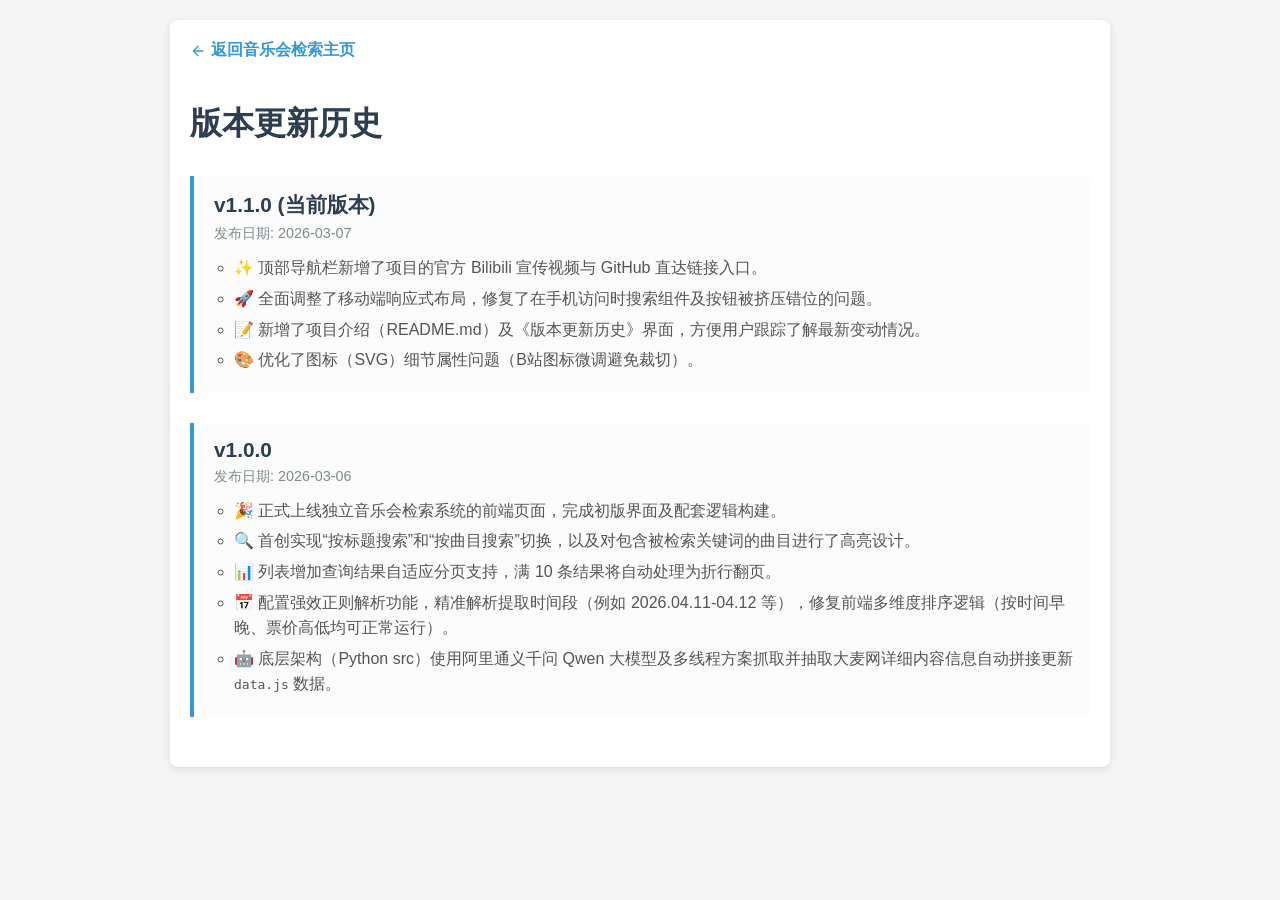
==== changelog.html @ 338399ba "Add changelog update readme and index.html UI tweaks" ====
<!DOCTYPE html>
<html lang="zh-CN">
<head>
    <meta charset="UTF-8">
    <meta name="viewport" content="width=device-width, initial-scale=1.0">
    <title>版本更新历史 - 音乐会检索系统</title>
    <link rel="stylesheet" href="style.css">
    <style>
        .changelog-list {
            list-style-type: none;
            padding: 0;
            margin-top: 20px;
        }
        .changelog-item {
            border-left: 4px solid #3498db;
            padding-left: 20px;
            margin-bottom: 30px;
            background-color: #fcfcfc;
            padding-top: 15px;
            padding-bottom: 15px;
            padding-right: 15px;
            border-radius: 0 6px 6px 0;
        }
        .version-title {
            font-size: 1.3em;
            font-weight: bold;
            color: #2c3e50;
            margin: 0 0 5px 0;
        }
        .version-date {
            font-size: 0.9em;
            color: #7f8c8d;
            margin-bottom: 12px;
        }
        .version-details ul {
            margin: 0;
            padding-left: 20px;
            color: #555;
            line-height: 1.6;
        }
        .version-details li {
            margin-bottom: 5px;
        }
        .back-link {
            display: inline-flex;
            align-items: center;
            margin-bottom: 20px;
            color: #3498db;
            text-decoration: none;
            font-weight: bold;
        }
        .back-link:hover {
            color: #2980b9;
            text-decoration: underline;
        }
    </style>
</head>
<body>
    <div class="container">
        <a href="index.html" class="back-link">
            <svg style="margin-right: 5px;" width="16" height="16" viewBox="0 0 24 24" fill="none" stroke="currentColor" stroke-width="2" stroke-linecap="round" stroke-linejoin="round"><path d="M19 12H5M12 19l-7-7 7-7"/></svg>
            返回音乐会检索主页
        </a>
        
        <h1 style="margin-bottom: 30px; text-align: left;">版本更新历史</h1>
        
        <ul class="changelog-list">
            <li class="changelog-item">
                <div class="version-title">v1.1.0 (当前版本)</div>
                <div class="version-date">发布日期: 2026-03-07</div>
                <div class="version-details">
                    <ul>
                        <li>✨ 顶部导航栏新增了项目的官方 Bilibili 宣传视频与 GitHub 直达链接入口。</li>
                        <li>🚀 全面调整了移动端响应式布局，修复了在手机访问时搜索组件及按钮被挤压错位的问题。</li>
                        <li>📝 新增了项目介绍（README.md）及《版本更新历史》界面，方便用户跟踪了解最新变动情况。</li>
                        <li>🎨 优化了图标（SVG）细节属性问题（B站图标微调避免裁切）。</li>
                    </ul>
                </div>
            </li>
            
            <li class="changelog-item">
                <div class="version-title">v1.0.0</div>
                <div class="version-date">发布日期: 2026-03-06</div>
                <div class="version-details">
                    <ul>
                        <li>🎉 正式上线独立音乐会检索系统的前端页面，完成初版界面及配套逻辑构建。</li>
                        <li>🔍 首创实现“按标题搜索”和“按曲目搜索”切换，以及对包含被检索关键词的曲目进行了高亮设计。</li>
                        <li>📊 列表增加查询结果自适应分页支持，满 10 条结果将自动处理为折行翻页。</li>
                        <li>📅 配置强效正则解析功能，精准解析提取时间段（例如 2026.04.11-04.12 等），修复前端多维度排序逻辑（按时间早晚、票价高低均可正常运行）。</li>
                        <li>🤖 底层架构（Python src）使用阿里通义千问 Qwen 大模型及多线程方案抓取并抽取大麦网详细内容信息自动拼接更新 <code>data.js</code> 数据。</li>
                    </ul>
                </div>
            </li>
        </ul>
    </div>
</body>
</html>
---- style.css ----
body {
    font-family: 'Segoe UI', Tahoma, Geneva, Verdana, sans-serif;
    background-color: #f5f5f5;
    color: #333;
    margin: 0;
    padding: 20px;
}

.container {
    max-width: 900px;
    margin: 0 auto;
    background-color: white;
    padding: 20px;
    border-radius: 8px;
    box-shadow: 0 2px 10px rgba(0,0,0,0.1);
}

h1 {
    text-align: center;
    color: #2c3e50;
    margin-bottom: 30px;
}

.controls {
    background-color: #f8f9fa;
    padding: 20px;
    border-radius: 6px;
    margin-bottom: 20px;
    border: 1px solid #e9ecef;
}

.search-section {
    margin-bottom: 20px;
    display: flex;
    flex-direction: column;
    gap: 10px;
}

@media (max-width: 768px) {
    .search-section {
        flex-direction: column;
    }
    
    .top-nav {
        position: static !important;
        justify-content: center;
        margin-bottom: 15px;
        flex-wrap: wrap;
    }
}

.search-section input {
    flex: 1;
    padding: 10px;
    font-size: 16px;
    border: 1px solid #ddd;
    border-radius: 4px;
}

.search-section button, .reset-btn {
    padding: 10px 20px;
    background-color: #3498db;
    color: white;
    border: none;
    border-radius: 4px;
    cursor: pointer;
    font-size: 16px;
}

.search-section button:hover, .reset-btn:hover {
    background-color: #2980b9;
}

.filter-section {
    display: grid;
    grid-template-columns: repeat(auto-fit, minmax(250px, 1fr));
    gap: 15px;
    margin-bottom: 20px;
    padding-bottom: 15px;
    border-bottom: 1px solid #e0e0e0;
}

.filter-group {
    display: flex;
    flex-direction: column;
    gap: 5px;
}

.filter-group label {
    font-weight: bold;
    font-size: 14px;
    color: #555;
}

.filter-group input, .filter-group select, .sort-section select {
    padding: 8px;
    border: 1px solid #ddd;
    border-radius: 4px;
}

.sort-section {
    display: flex;
    align-items: center;
    gap: 10px;
    margin-bottom: 15px;
}

.reset-btn {
    background-color: #95a5a6;
    width: 100%;
}

.reset-btn:hover {
    background-color: #7f8c8d;
}

#results-count {
    margin-bottom: 15px;
    font-style: italic;
    color: #666;
}

.concert-card {
    border: 1px solid #eee;
    padding: 20px;
    margin-bottom: 15px;
    border-radius: 6px;
    transition: transform 0.2s, box-shadow 0.2s;
    background-color: #fff;
}

.concert-card:hover {
    transform: translateY(-2px);
    box-shadow: 0 4px 8px rgba(0,0,0,0.1);
    border-color: #3498db;
}

.concert-header {
    display: flex;
    justify-content: space-between;
    align-items: flex-start;
    margin-bottom: 10px;
}

.concert-title {
    font-size: 1.25em;
    font-weight: bold;
    color: #2c3e50;
    margin: 0;
}

.concert-price {
    font-weight: bold;
    color: #e74c3c;
    background-color: #fdedec;
    padding: 4px 8px;
    border-radius: 4px;
    white-space: nowrap;
}

.concert-details {
    display: grid;
    grid-template-columns: 1fr 1fr;
    gap: 10px;
    font-size: 0.9em;
    margin-bottom: 15px;
    color: #555;
}

.detail-item strong {
    color: #333;
}

.concert-tracks {
    background-color: #f8f9fa;
    padding: 10px;
    border-radius: 4px;
}

.tracks-label {
    font-size: 0.85em;
    font-weight: bold;
    color: #7f8c8d;
    display: block;
    margin-bottom: 5px;
}

.tracks-list {
    margin: 0;
    padding-left: 20px;
    font-size: 0.9em;
}

.matched-track {
    background-color: #fff3cd;
    font-weight: bold;
}

.book-btn {
    display: inline-block;
    padding: 8px 16px;
    background-color: #27ae60;
    color: white;
    text-decoration: none;
    border-radius: 4px;
    font-size: 0.95em;
    transition: background-color 0.2s;
}

.book-btn:hover {
    background-color: #2ecc71;
}
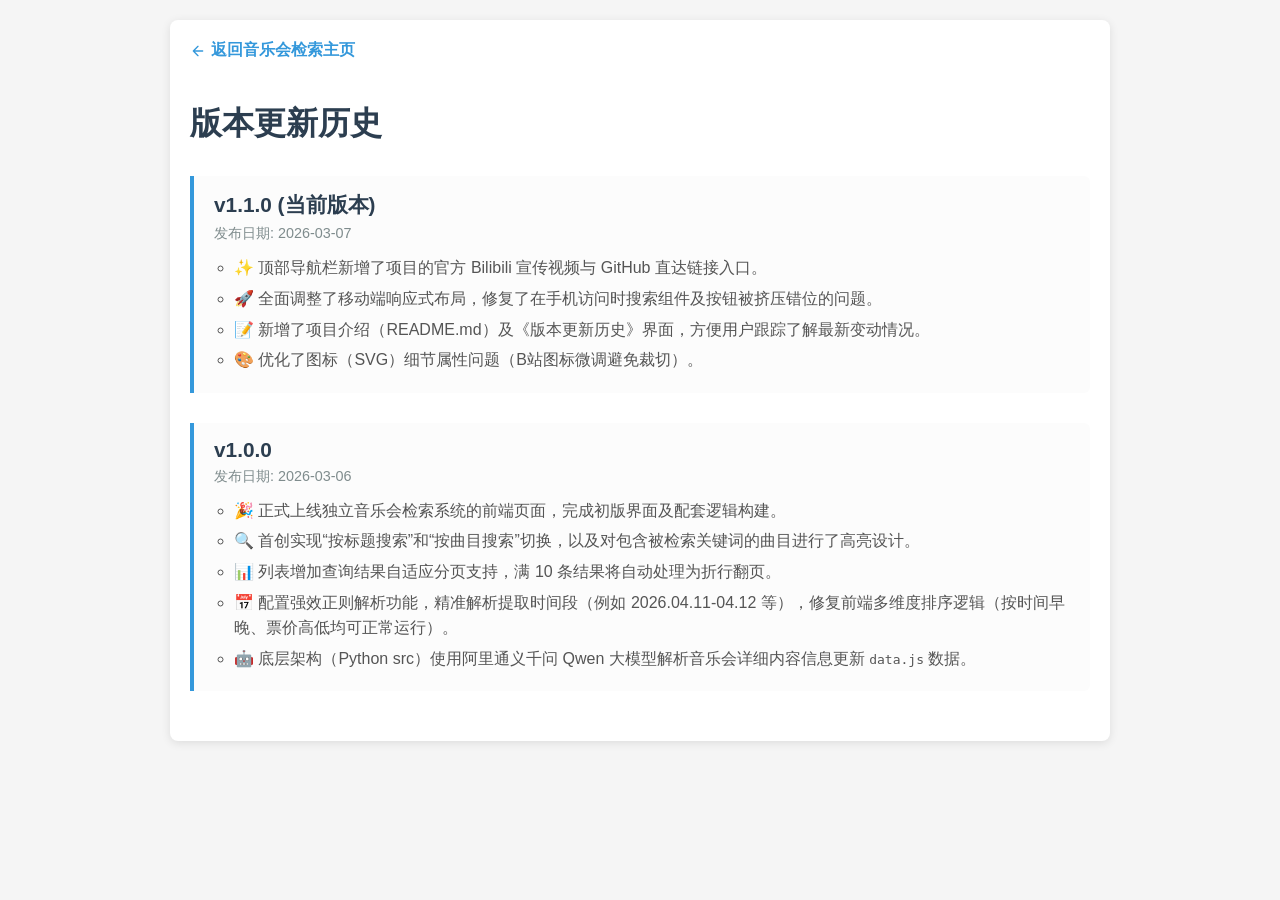
==== commit e9b684b2: "update change.log" ====
--- a/changelog.html
+++ b/changelog.html
@@ -87,7 +87,7 @@
                         <li>🔍 首创实现“按标题搜索”和“按曲目搜索”切换，以及对包含被检索关键词的曲目进行了高亮设计。</li>
                         <li>📊 列表增加查询结果自适应分页支持，满 10 条结果将自动处理为折行翻页。</li>
                         <li>📅 配置强效正则解析功能，精准解析提取时间段（例如 2026.04.11-04.12 等），修复前端多维度排序逻辑（按时间早晚、票价高低均可正常运行）。</li>
-                        <li>🤖 底层架构（Python src）使用阿里通义千问 Qwen 大模型及多线程方案抓取并抽取大麦网详细内容信息自动拼接更新 <code>data.js</code> 数据。</li>
+                        <li>🤖 底层架构（Python src）使用阿里通义千问 Qwen 大模型解析音乐会详细内容信息更新 <code>data.js</code> 数据。</li>
                     </ul>
                 </div>
             </li>
